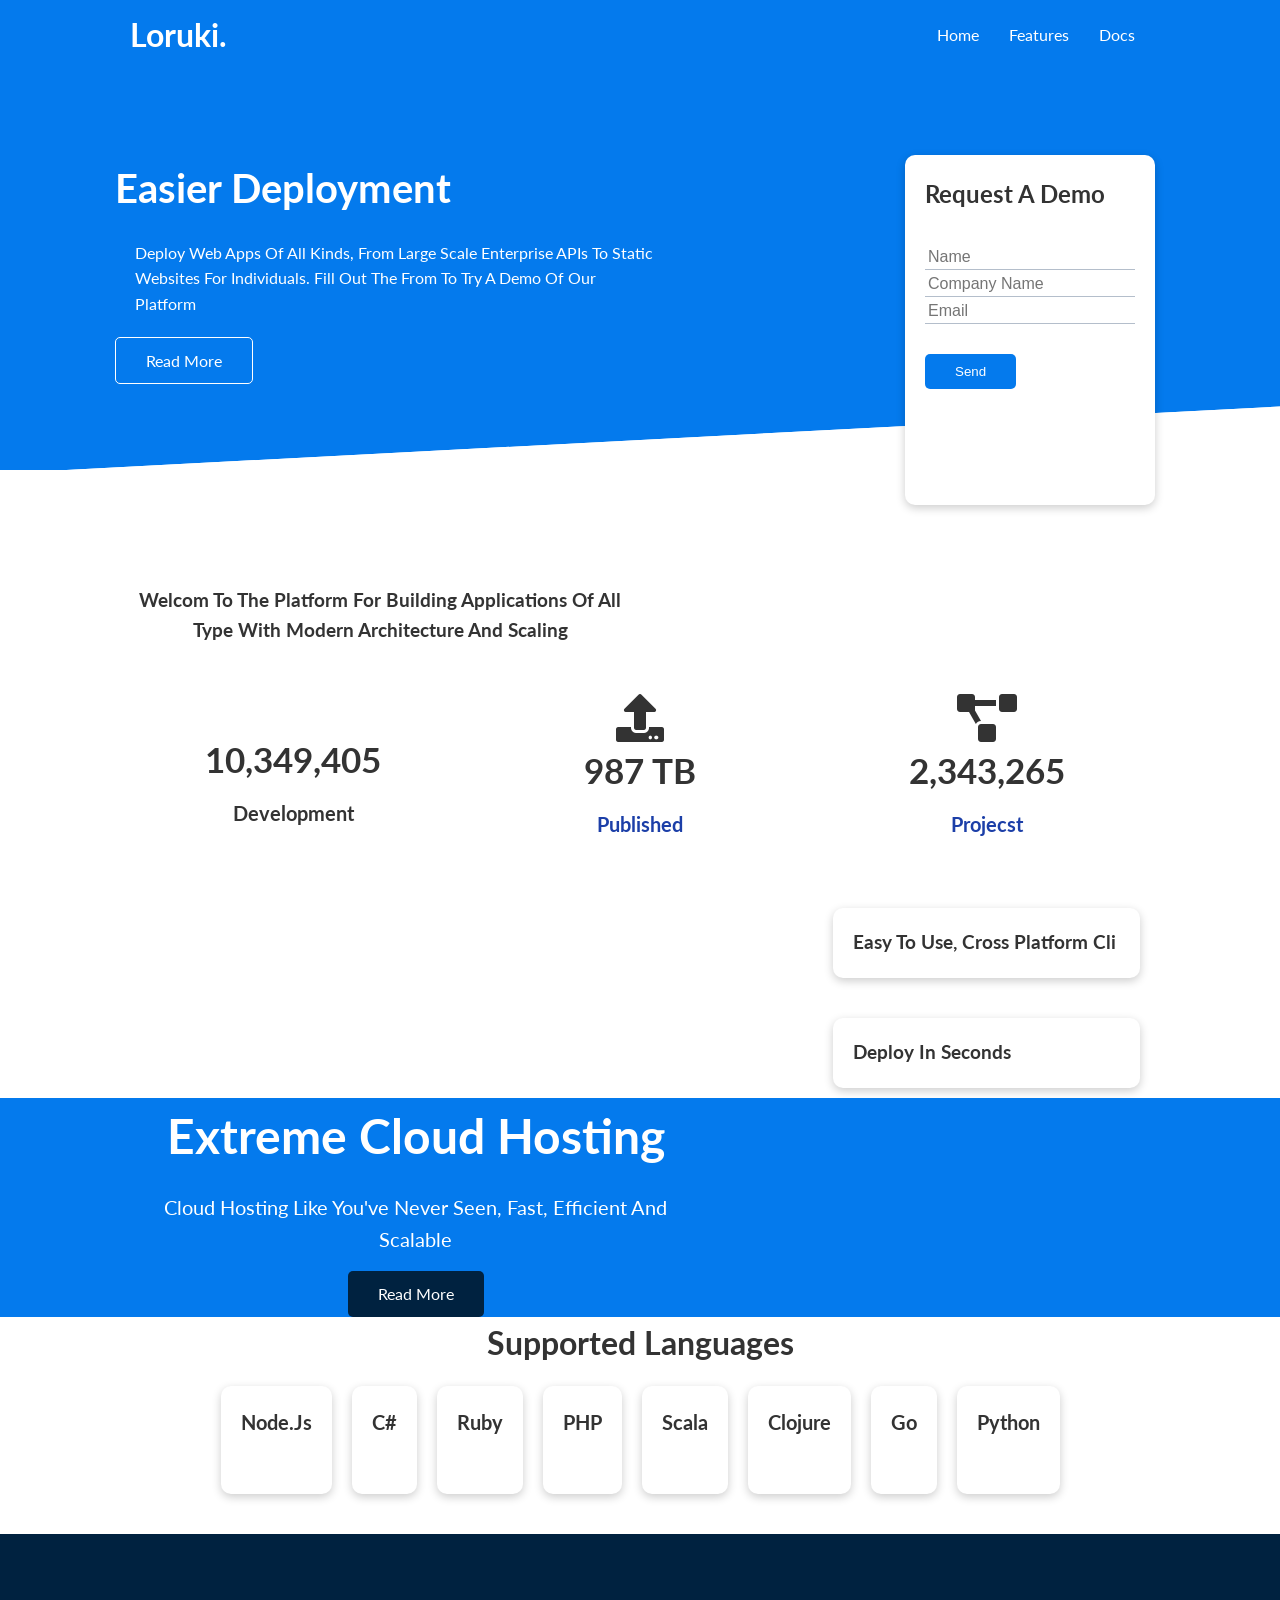
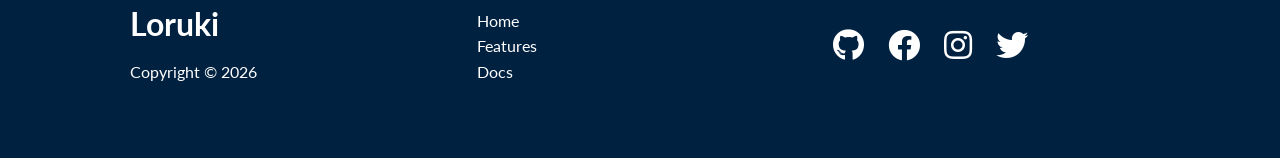
==== index.html @ 84846069 "i built loruki website" ====
<!doctype html>
<html lang="en">
  <head>
    <meta charset="UTF-8" />
    <meta name="viewport" content="width=device-width, initial-scale=1.0" />
    <link
      rel="stylesheet"
      href="https://cdnjs.cloudflare.com/ajax/libs/font-awesome/5.15.1/css/all.css"
    />
    <link rel="stylesheet" href="css/style.css" />
    <title>Loruki | Cloud Hosting For Everyone</title>
  </head>
  <body>
    <!-- Nav bar -->
    <div class="navbar">
      <div class="container flex">
        <h1 class="logo">Loruki.</h1>
        <nav>
          <ul>
            <li><a href="index.html">Home</a></li>
            <li><a href="features.html">features</a></li>
            <li><a href="docs.html">Docs</a></li>
          </ul>
        </nav>
      </div>
    </div>
    <!-- showcase -->
    <section class="showcase">
      <div class="container grid">
        <div class="showcase-text">
          <h1>Easier Deployment</h1>
          <p>
            deploy web apps of all kinds, from large scale enterprise APIs to
            static websites for individuals. fill out the from to try a demo of
            our platform
          </p>
          <a href="features.html" class="btn btn-outline">read more</a>
        </div>
        <div class="showcase-form card">
          <h2>request a demo</h2>
          <form>
            <div class="form-control">
              <input type="text" name="name" placeholder="Name" />
              <input
                type="text"
                name="company name"
                placeholder="company name"
              />
              <input type="email" name="email" placeholder="Email" />
            </div>
            <input type="submit" value="send" class="btn btn-primary" />
          </form>
        </div>
      </div>
    </section>

    <!-- stats -->
    <section class="stats">
      <div class="container">
        <h3 class="stats-heading text-center my-1">
          welcom to the platform for building applications of all type with
          modern architecture and scaling
        </h3>

        <div class="grid grid-3 text-center my-4">
          <div>
            <i class="fes fa server fa-3x"></i>
            <h3>10,349,405</h3>
            <p text-secondary>development</p>
          </div>
          <div>
            <i class="fas fa-upload fa-3x"></i>
            <h3>987 TB</h3>
            <p class="text-secondary">Published</p>
          </div>
          <div>
            <i class="fas fa-project-diagram fa-3x"></i>
            <h3>2,343,265</h3>
            <p class="text-secondary">Projecst</p>
          </div>
        </div>
      </div>
    </section>
    <!-- Cli -->
    <section class="cli">
      <div class="container grid">
        <img src="./loruki-website/images/cli.png" alt="" />
        <div class="card">
          <h3>Easy to use, cross platform cli</h3>
        </div>
        <div class="card">
          <h3>Deploy in seconds</h3>
        </div>
      </div>
    </section>

    <!-- cloud -->
    <section class="cloud bg-primary my-2 py-2">
        <div class="container grid">
          <div class="text-center">
            <h2 class="lg">Extreme Cloud Hosting</h2>
            <p class="lead my-1">Cloud hosting like you've never seen, fast, efficient and scalable</p>
            <a href="features.html" class="btn btn-dark"> Read More</a>
          </div>
          <img src="./loruki-website/images/cloud.png" alt="">
        </div>
    </section>
    <!-- languages -->
    <section class="languages">
        <h2 class="md text-center my-2">
          Supported Languages
        </h2>
        <div class="container flex">
          <div class="card">
            <h4>Node.js</h4>
            <img src="./loruki-website/images/logos/node.png" alt="">
          </div>
          <div class="card">
            <h4>C#</h4>
            <img src="./loruki-website/images/logos/csharp.png" alt="">
          </div>
          <div class="card">
            <h4>Ruby</h4>
            <img src="./loruki-website/images/logos/ruby.png" alt="">
          </div>
          <div class="card">
            <h4>PHP</h4>
            <img src="./loruki-website/images/logos/php.png" alt="">
          </div>
          <div class="card">
            <h4>scala</h4>
            <img src="./loruki-website/images/logos/scala.png" alt="">
          </div>
          <div class="card">
            <h4>clojure</h4>
            <img src="./loruki-website/images/logos/clojure.png" alt="">
          </div>
          <div class="card">
            <h4>go</h4>
            <img src="./loruki-website/images/logos/go.png" alt="">
          </div>
          <div class="card">
            <h4>python</h4>
            <img src="./loruki-website/images/logos/python.png" alt="">
          </div>
        </div>
    </section>
    <!-- footer -->
    <footer class="footer bg-dark py-5">
      <div class="container grid grid-3">
        <div>
          <h1>Loruki</h1>
            <P>Copyright &copy; 2026</P>
        </div>
        <nav>
          <ul>
            <li><a href="index.html">Home</a></li>
            <li><a href="features.html">Features</a></li>
            <li><a href="index.html">Docs</a></li>
          </ul>
        </nav>
        <div class="social">
          <a href="#"><i class="fab fa-github fa-2x" ></i></a>
          <a href="#"><i class="fab fa-facebook fa-2x" ></i></a>
          <a href="#"><i class="fab fa-instagram fa-2x "></i></a>
          <a href="#"><i class="fab fa-twitter fa-2x "></i></a>
        </div>
      </div>
    </footer>
  </body>
</html>
---- css/style.css ----
@import url("https://fonts.googleapis.com/css2?family=Lato:ital,wght@0,100;0,300;0,400;0,700;0,900;1,100;1,300;1,400;1,700;1,900&display=swap");

:root {
  --primary-color: #047aed;
  --secondary-color:#1c3fa8;
  --dark-color:#002240;
  --light-color:#f4f4f4;
  --success-color:#5cb85c;
  --error-color:#d9534f;
}

* {
  text-transform: capitalize;
  box-sizing: border-box;
  padding: 0;
  margin: 0;
}

body {
  font-family: "Lato", sans-serif;
  color: #333;
  line-height: 1.6;
}

ul {
  list-style-type: none;
}

a {
  text-decoration: none;
  color: #333;
}

h1 h2 {
  font-weight: 300;
  line-height: 1.2;
  margin: 10px 0;
}

p {
  margin: 10px 0;
}

img {
  width: 100%;
}

.code, pre {
  background: #333;
  color: #fff;
  padding: 10px;
}

/* Navbar */
.navbar ul {
  display: flex;
}

.navbar a {
  color: #fff;
  padding: 10px;
  margin: 0 5px;
}

.navbar a:hover {
  border-bottom: 2px #fff solid;
}

.navbar {
  background-color: var(--primary-color);
  color: #fff;
  height: 70px;
}
.navbar .flex {
  justify-content: space-between;
}

/* showcase */
.showcase {
  height: 400px;
  background-color: var(--primary-color);
  color: #fff;
  position: relative;
}

.showcase::after,
.showcase::before {
  content: "";
  position: absolute;
  height: 100px;
  bottom: -70px;
  right: 0;
  left: 0;
  background: #fff;
  transform: skewY(-3deg);
}

.showcase h1 {
  font-size: 40px;
}
.showcase p {
  margin: 20px;
}
.showcase .grid {
  overflow: visible;
  grid-template-columns: 55% 45%;
  gap: 30px;
}

.showcase-form {
  position: relative;
  top: 60px;
  height: 350px;
  width: 250px;
  padding: 40px;
  z-index: 100;
  justify-self: flex-end;
  animation: slideinfromright 1s ease-in;
}

.showcase-form .form-control {
  margin: 30px 0;
}

.showcase-form input[type="text"],
.showcase-form input[type="email"] {
  border: 0;
  border-bottom: 1px solid #b4becb;
  width: 100%;
  padding: 3px;
  font-size: 16px;
  
}

.showcase-text {
  animation: slideinfromleft 1s ease-in;
}
.showcase-form input:focus {
  outline: none;
}

/* stats */
.stats {
  padding-top: 100px;
  animation: slideinfromBottom 1s ease-in;
}

.stats-heading {
  max-width: 500px;
  margin: auto;
  /* display: flex;
  justify-content: right; */
}

.stats .grid h3 {
  font-size: 35px;
}

.stats .grid p {
  font-size: 20px;
  font-weight: bold;
}

/* cli */
.cli .grid {
  grid-template-columns: repeat(3, 1fr);
  grid-template-rows: repeat(2, 1fr);
}

.cli .grid > *:first-child{
  grid-column: 1 / span 2;
  grid-row: 1 / span 2;
}

/* cloud */
.cloud .grid{
  grid-template-columns: 4fr 3fr;
}

/* utility */
.container {
  max-width: 1100px;
  margin: 0 auto;
  overflow: auto;
  padding: 0 40px;
}

.card {
  background-color: #fff;
  color: #333;
  border-radius: 10px;
  box-shadow: 0 3px 10px rgba(0, 0, 0, 0.2);
  padding: 20px;
  margin: 10px;
}

.btn {
  display: inline-block;
  padding: 10px 30px;
  cursor: pointer;
  background: var(--primary-color);
  color: #fff;
  border: none;
  border-radius: 5px;
}

.text-center {
  text-align: center;
} 

/* Alert */
.alert{
  background-color: var(--light-color);
  padding: 10px 20px;
  font-weight: bold;
  margin: 15px 0;
}

.alert i {
  margin-right: 10px;
}

.alert-success{
  background-color: var(--success-color);
  color: #fff;
}
.error-success{
  background-color: var(--error-color);
  color: #fff;
}

.btn-outline {
  background-color: transparent;
  border: 1px #fff solid;
}
 
.btn:hover {
  transform: scale(0.98);
}

/* backgrounds & colored buttons */ 
 .bg-primary, .btn-primary{
  background-color: var(--primary-color);
  color: #fff;
 } 

.bg-primary, .btn-primary{
  background-color: var(--primary-color);
  color: #fff;
}

.bg-secondary, .btn-secondary {
  background-color: var(--secondary-color);
  color: #fff;
}

.bg-dark, .btn-dark {
  background-color: var(--dark-color);
  color: #fff;
}


.bg-light, .btn-light {
  background-color: var(--light-color);
  color: #333;
}

.bg-primary a, .btn-primary a, .bg-secondary a, .btn-secondary a, .bg-dark a, .btn-dark a {
  color: #fff;
}

/* text colors */

.texty-primary{
  color: var(--primary-color);
}

.text-secondary {
  color: var(--secondary-color);
}

.text-dark {
  color: var(--dark-color);
}


.text-light {
  color: var(--light-color);
}

.lead {
  font-size: 20px;
}

.sm{
  font-size: 1rem;
}

.md{
  font-size: 2rem;
}

.lg{
  font-size: 3rem;
}
.xl{
  font-size: 4rem;
}

.flex {
  display: flex;
  justify-content: center;
  align-items: center;
  height: 100%;
}

.grid {
  display: grid;
  grid-template-columns: repeat(2, 1fr);
  gap: 20px;
  justify-content: center;
  align-items: center;
  height: 100%;
}

.grid-3 {
  grid-template-columns: repeat(3, 1fr);
}

/* margin */
.my-1 {
  margin: 1rem 0;
}

.my-2 {
  margin: 1.5 rem 0;
}

.my-3 {
  margin: 2rem 0;
}

.my-4 {
  margin: 3rem 0;
}

.my-5 {
  margin: 4rem 0;
}

.m-1 {
  margin: 1rem;
}

.m-2 {
  margin: 1.5 rem;
}

.m-3 {
  margin: 2rem;
}

.m-4 {
  margin: 3rem;
}

.m-5 {
  margin: 4rem;
}

/* padding */
.py-1 {
  padding: 1rem 0;
}

.py-2 {
  padding: 1.5 rem 0;
}

.py-3 {
  padding: 2rem 0;
}

.py-4 {
  padding: 3rem 0;
}

.py-5 {
  padding: 4rem 0;
}

.p-1 {
  padding: 1rem;
}

.p-2 {
  padding: 1.5 rem;
}

.p-3 {
  padding: 2rem;
}

.p-4 {
  padding: 3rem;
}

.p-5 {
  padding: 4rem;
}

/* language */
.languages .flex{
  flex-wrap: wrap;
}

.languages .card {
text-align: center;
margin: 18px 10px 40px;
transition: transform 0.2s;
}

.languages .card h4{
  font-size: 20px;
  margin-bottom: 10px;
}

.languages .card:hover{
  transform: translatey(-15px);
}

/* features */
.features-head img, .docs-head img {
  width: 200px;
  justify-self: flex-end;
}
.features-sub-head img{
  width: 300px;
  justify-self: flex-end;
}

.features-main .card > i {
  margin-right: 20px
}

.feature-main .grid{
  padding: 30px;
}
  
.features-main .grid > *:first-child {
  grid-column: 1 / span 3;
}

.features-main .grid > *:nth-child(2) {
  grid-column: 1 / span 2;
} 

/* Docs */
.docs-main h3{
  margin: 20px 0;
}

.docs-main .grid{
  grid-template-columns: 1fr 2fr;
  align-items: flex-start;
}

.docs-main nav li {
  font-size: 17px;
  padding-bottom: 5px;
  margin-bottom: 5px;
  border-bottom: 1px solid #ccc;
}

.docs-main a:hover {
  font-weight: bold;
}

/* Animation */
@keyframes slideinfromleft {
  0% {
    transform: translateX(-100%);
  }
  100% {
    transform: translateX(0);
  }
}

@keyframes slideinfromright {
  0% {
    transform: translateX(100%);
  }
  100% {
    transform: translateX(0);
  }
}

@keyframes slideinfromtop {
  0% {
    transform: translateY(-100%);
  }
  100% {
    transform: translateX(0);
  }
}

@keyframes slideinfrombottom {
  0% {
    transform: translateY(100%);
  }
  100% {
    transform: translateX(0);
  }
}

/* footer */
.footer .social a {
  margin: 0 10px;
}

/* Tablet and under */
@media (max-width: 768px) {
  .grid, .showcase .grid, .stats .grid, .cli .grid, .cloud, .grid .features-main .grid, .docs-main .grid {
    grid-template-columns: 1fr;
    grid-template-rows: 1fr;
  }

  .showcase{
    height: auto;
  }

  .showcase-text {
    text-align: center;
    margin: 40px;
    animation: slideinfromtop 1s ease-in;
  }

  .showcase-form{
  justify-self: center;
  margin: auto;
  animation: slideinfrombottom 1s ease-in;
  }

  .cli .grid > *:first-child{
  grid-column: 1;
  grid-row: 1;
  }

  .features-head, .features-sub-head, .docs-head {
    text-align: center;
  }
  
  .features-head img, .features-sub-head img, .docs-head img {
    justify-self: center;
  }

  .features-main .grid > *:first-child, .features-main .grid > *:nth-child(2) {
    grid-column: 1;
  }
}

/* Mobile */
  @media (max-width: 500px) {
    .navbar{
      height: 110px;
    }

    .navbar .flex {
      flex-direction: column;
    }
    .navbar ul{
      padding: 10px;
      background-color: rgba(0, 0, 0, 0.1);
    }
  }
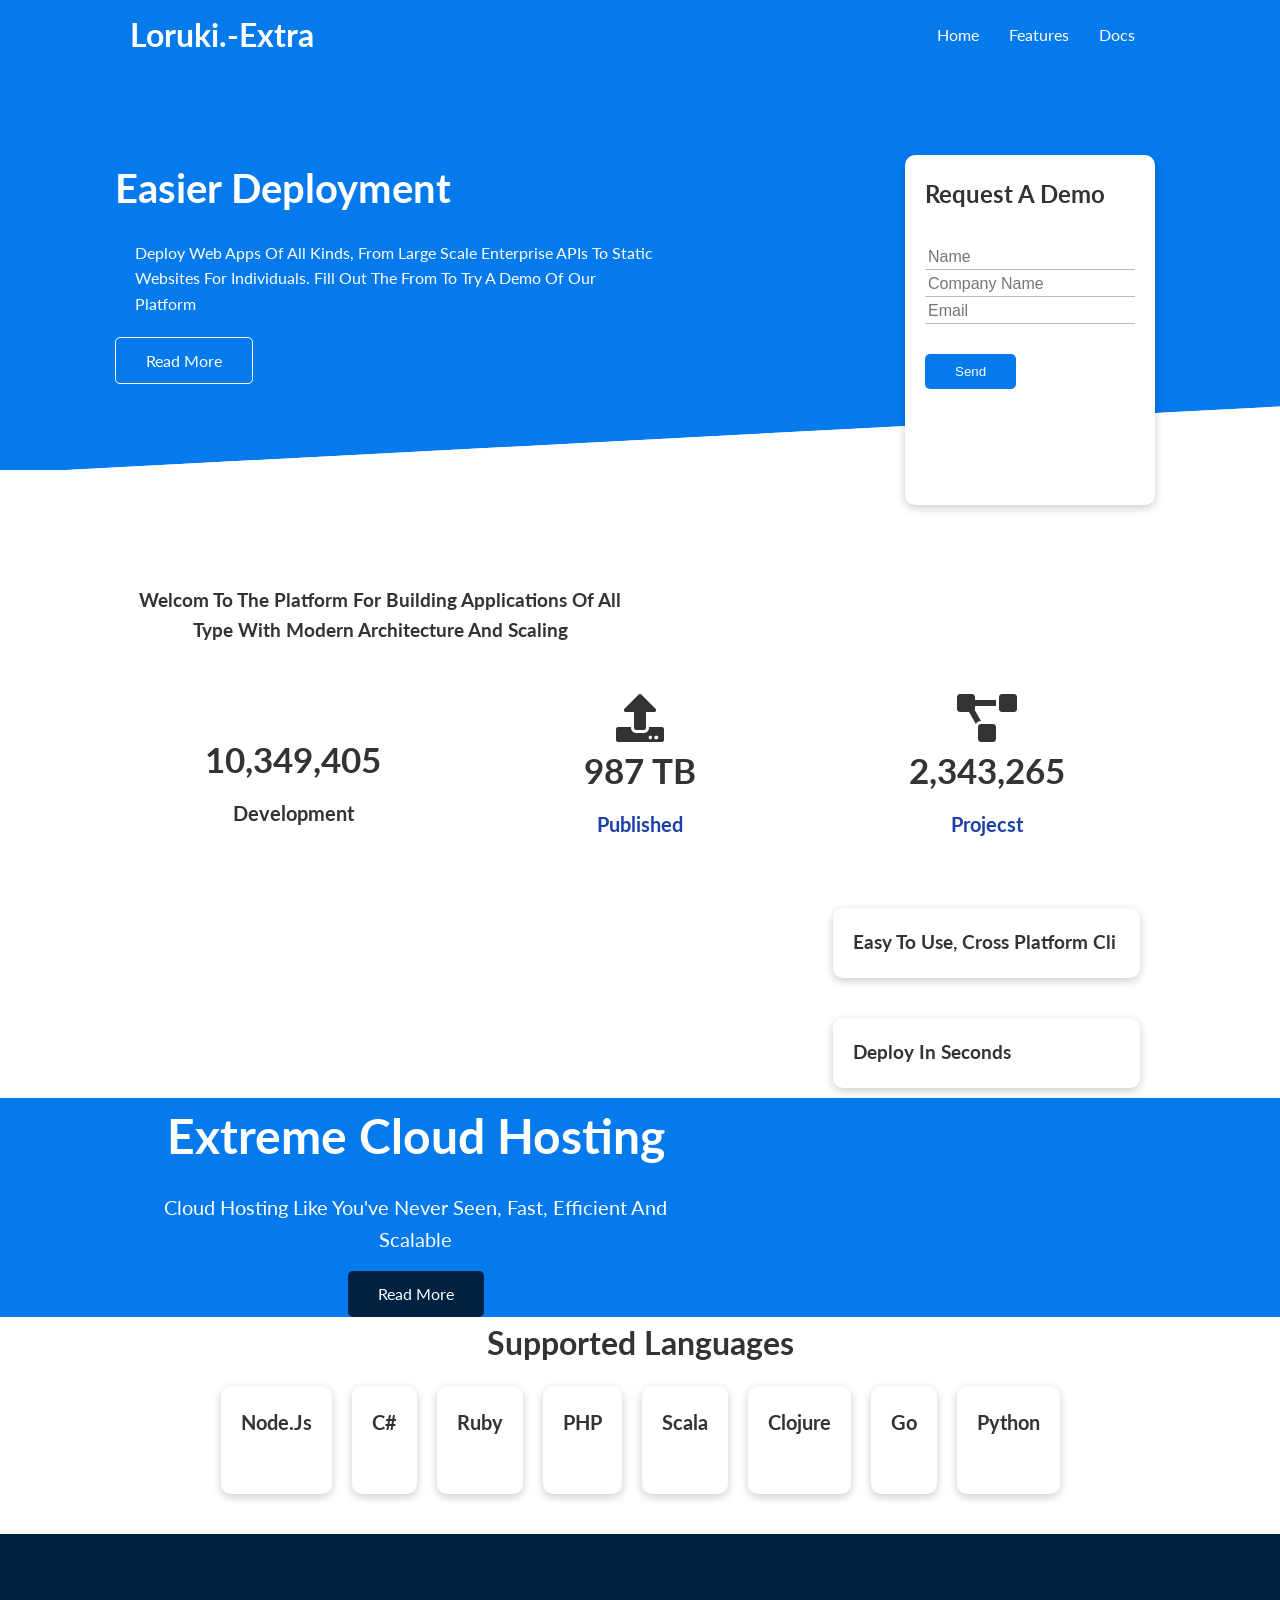
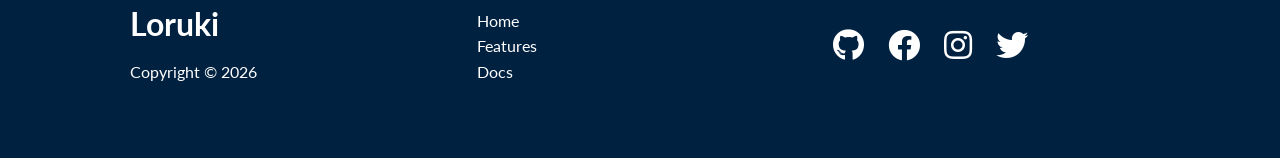
==== commit 796141ad: "fix" ====
--- a/index.html
+++ b/index.html
@@ -14,7 +14,7 @@
     <!-- Nav bar -->
     <div class="navbar">
       <div class="container flex">
-        <h1 class="logo">Loruki.</h1>
+        <h1 class="logo">Loruki.-extra</h1>
         <nav>
           <ul>
             <li><a href="index.html">Home</a></li>
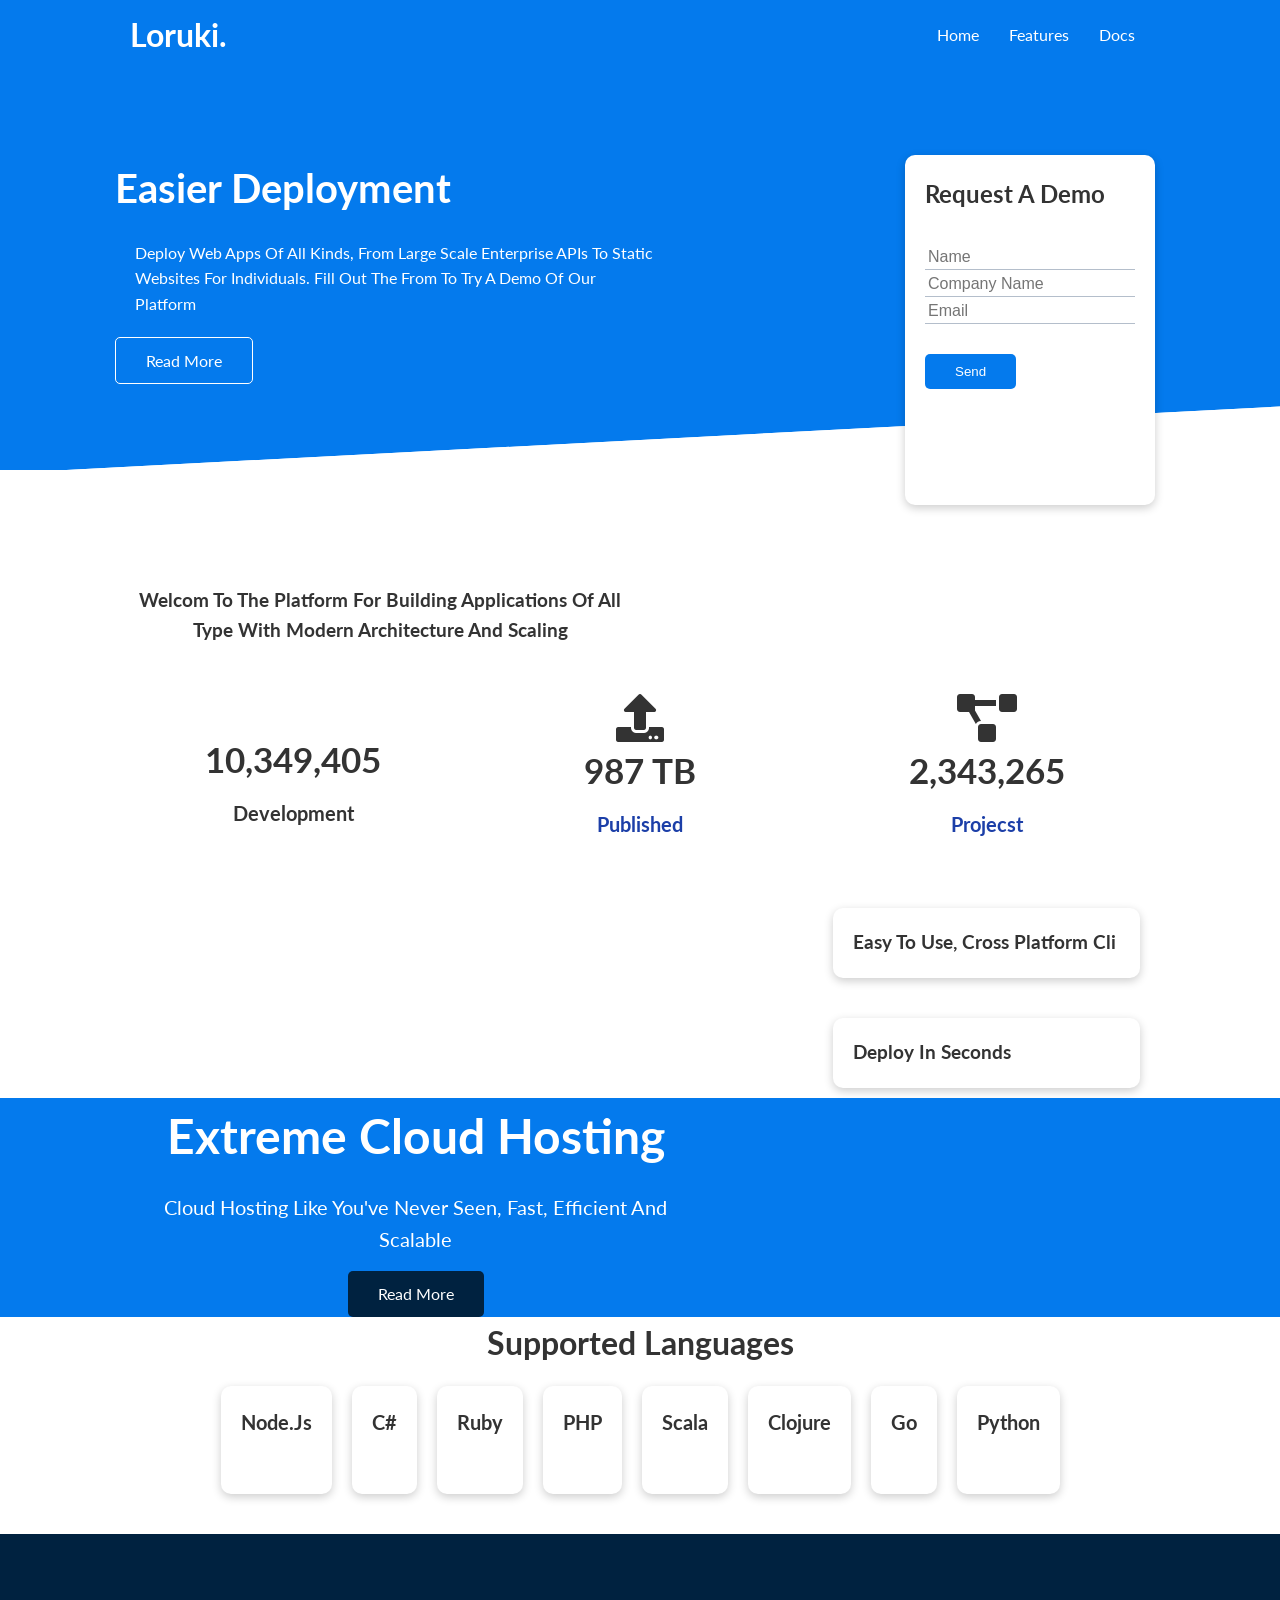
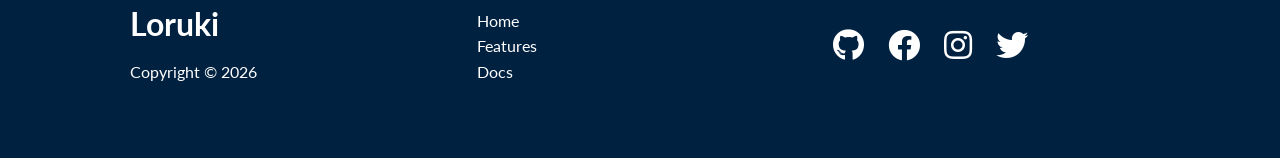
==== commit 006c57ab: "fix" ====
--- a/index.html
+++ b/index.html
@@ -14,7 +14,7 @@
     <!-- Nav bar -->
     <div class="navbar">
       <div class="container flex">
-        <h1 class="logo">Loruki.-extra</h1>
+        <h1 class="logo">Loruki.</h1>
         <nav>
           <ul>
             <li><a href="index.html">Home</a></li>
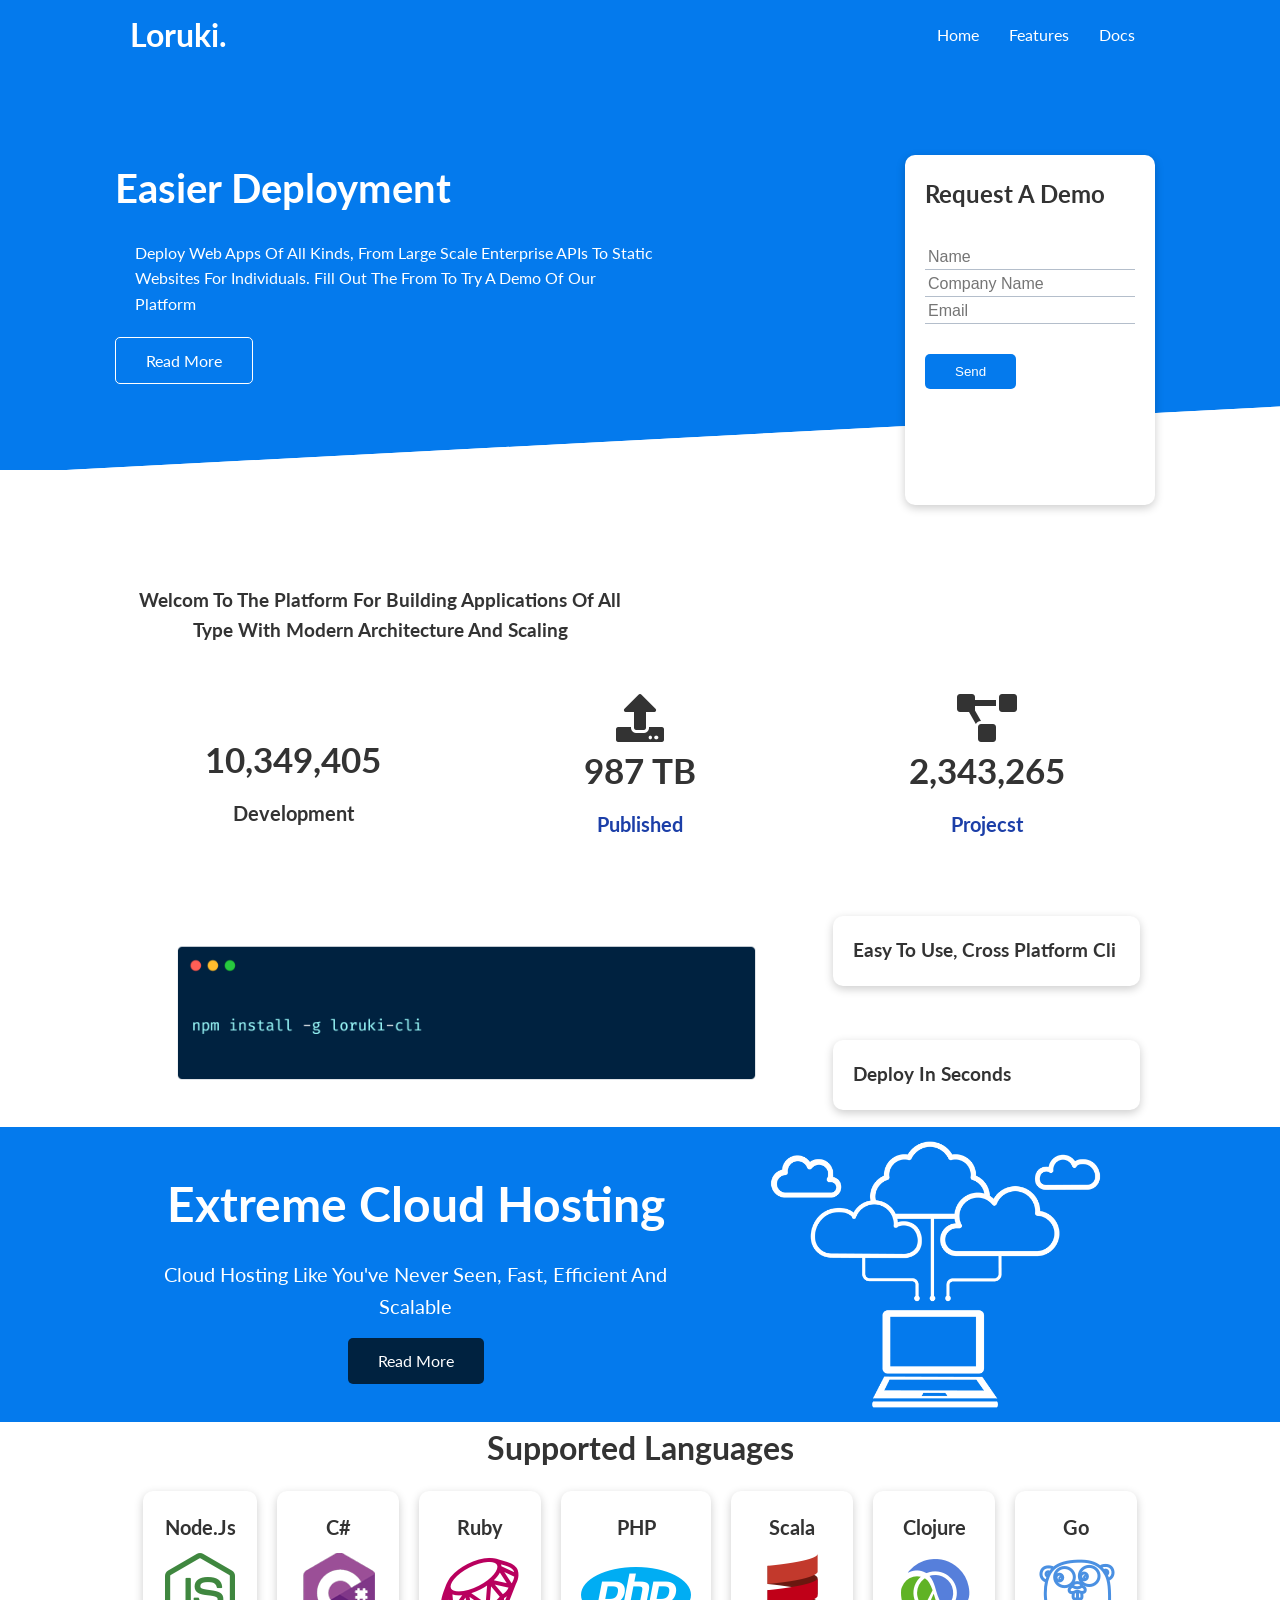
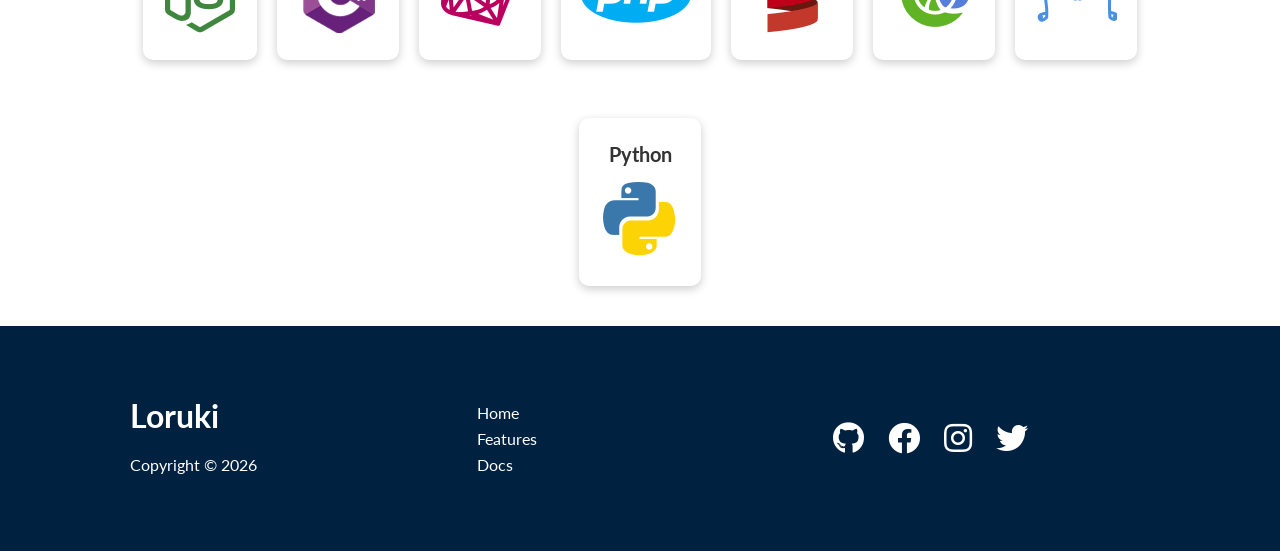
==== commit affa618f: "fix" ====
--- a/index.html
+++ b/index.html
@@ -84,7 +84,7 @@
     <!-- Cli -->
     <section class="cli">
       <div class="container grid">
-        <img src="./loruki-website/images/cli.png" alt="" />
+        <img src="./images/cli.png" alt="" />
         <div class="card">
           <h3>Easy to use, cross platform cli</h3>
         </div>
@@ -102,7 +102,7 @@
             <p class="lead my-1">Cloud hosting like you've never seen, fast, efficient and scalable</p>
             <a href="features.html" class="btn btn-dark"> Read More</a>
           </div>
-          <img src="./loruki-website/images/cloud.png" alt="">
+          <img src="./images/cloud.png" alt="">
         </div>
     </section>
     <!-- languages -->
@@ -113,35 +113,35 @@
         <div class="container flex">
           <div class="card">
             <h4>Node.js</h4>
-            <img src="./loruki-website/images/logos/node.png" alt="">
+            <img src="./images/logos/node.png" alt="">
           </div>
           <div class="card">
             <h4>C#</h4>
-            <img src="./loruki-website/images/logos/csharp.png" alt="">
+            <img src="./images/logos/csharp.png" alt="">
           </div>
           <div class="card">
             <h4>Ruby</h4>
-            <img src="./loruki-website/images/logos/ruby.png" alt="">
+            <img src="./images/logos/ruby.png" alt="">
           </div>
           <div class="card">
             <h4>PHP</h4>
-            <img src="./loruki-website/images/logos/php.png" alt="">
+            <img src="./images/logos/php.png" alt="">
           </div>
           <div class="card">
             <h4>scala</h4>
-            <img src="./loruki-website/images/logos/scala.png" alt="">
+            <img src="./images/logos/scala.png" alt="">
           </div>
           <div class="card">
             <h4>clojure</h4>
-            <img src="./loruki-website/images/logos/clojure.png" alt="">
+            <img src="./images/logos/clojure.png" alt="">
           </div>
           <div class="card">
             <h4>go</h4>
-            <img src="./loruki-website/images/logos/go.png" alt="">
+            <img src="./images/logos/go.png" alt="">
           </div>
           <div class="card">
             <h4>python</h4>
-            <img src="./loruki-website/images/logos/python.png" alt="">
+            <img src="./images/logos/python.png" alt="">
           </div>
         </div>
     </section>
